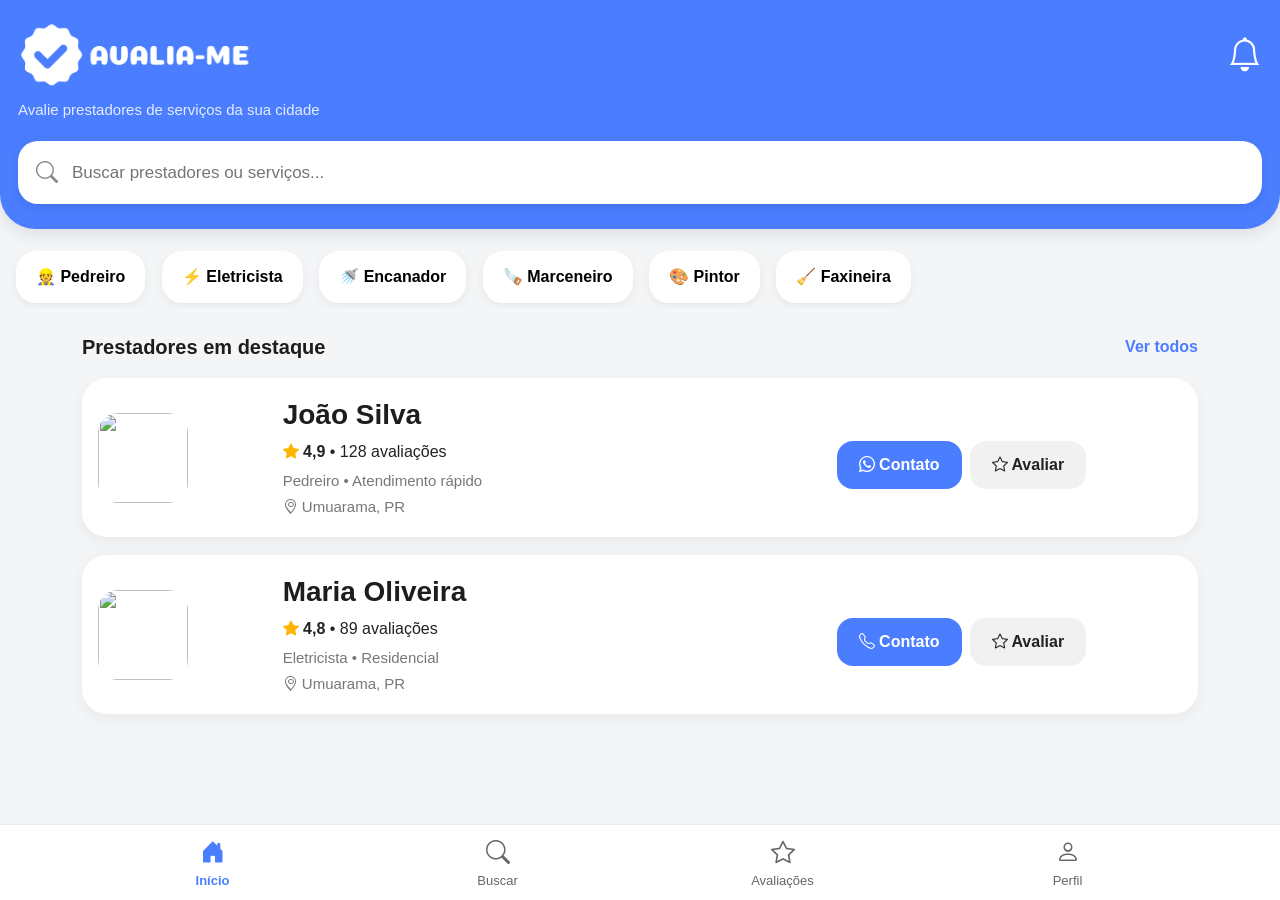
==== index.html @ e48d2249 "Add files via upload" ====
<!DOCTYPE html>
<html lang="pt-br">
<head>
<meta charset="UTF-8">
<meta name="viewport" content="width=device-width, initial-scale=1.0">

<title>Avalia-Me</title>

<!-- Bootstrap -->
<link href="https://cdn.jsdelivr.net/npm/bootstrap@5.3.3/dist/css/bootstrap.min.css" rel="stylesheet">

<!-- Bootstrap Icons -->
<link rel="stylesheet" href="https://cdn.jsdelivr.net/npm/bootstrap-icons@1.11.3/font/bootstrap-icons.min.css">

<link rel="stylesheet" href="estilo.css">

</head>
<body>

<!-- =========================
     TOPO
========================= -->

<div class="topo">

    <div class="d-flex justify-content-between align-items-center">

        <!-- LOGO -->
        <img src="logo.png" class="logo">

        <!-- PERFIL -->
        <div class="icon-perfil">
            <i class="bi bi-bell"></i>
        </div>

    </div>

    <div class="subtitulo">
        Avalie prestadores de serviços da sua cidade
    </div>

    <!-- BUSCA -->
    <div class="caixa-busca">

        <i class="bi bi-search"></i>

        <input type="text"
        placeholder="Buscar prestadores ou serviços...">

    </div>

</div>

<!-- =========================
     CATEGORIAS
========================= -->

<div class="categorias px-3">

    <button class="categoria-btn">
        👷 Pedreiro
    </button>

    <button class="categoria-btn">
        ⚡ Eletricista
    </button>

    <button class="categoria-btn">
        🚿 Encanador
    </button>

    <button class="categoria-btn">
        🪚 Marceneiro
    </button>

    <button class="categoria-btn">
        🎨 Pintor
    </button>

    <button class="categoria-btn">
        🧹 Faxineira
    </button>

</div>

<!-- =========================
     CONTEÚDO
========================= -->

<div class="container mt-4 mb-5 pb-5">

    <!-- TITULO -->
    <div class="d-flex justify-content-between align-items-center mb-3">

        <div class="titulo-secao">
            Prestadores em destaque
        </div>

        <a href="#" class="link-todos">
            Ver todos
        </a>

    </div>

    <!-- CARD 1 -->
    <div class="card-prestador">

        <div class="row align-items-center">

            <div class="col-md-2 col-3">

                <img src="https://randomuser.me/api/portraits/men/32.jpg"
                class="foto-prestador">

            </div>

            <div class="col-md-6 col-9">

                <div class="nome">
                    João Silva
                </div>

                <div class="avaliacao">

                    <i class="bi bi-star-fill"></i>

                    <strong>4,9</strong>

                    • 128 avaliações

                </div>

                <div class="info">
                    Pedreiro • Atendimento rápido
                </div>

                <div class="info">
                    <i class="bi bi-geo-alt"></i>
                    Umuarama, PR
                </div>

            </div>

            <div class="col-md-4 mt-md-0 mt-3">

                <div class="botoes d-flex gap-2">

                    <button class="btn-contato">

                        <i class="bi bi-whatsapp"></i>

                        Contato

                    </button>

                    <button class="btn-avaliar"
                    data-bs-toggle="modal"
                    data-bs-target="#avaliacaoModal">

                        <i class="bi bi-star"></i>

                        Avaliar

                    </button>

                </div>

            </div>

        </div>

    </div>

    <!-- CARD 2 -->
    <div class="card-prestador">

        <div class="row align-items-center">

            <div class="col-md-2 col-3">

                <img src="https://randomuser.me/api/portraits/women/44.jpg"
                class="foto-prestador">

            </div>

            <div class="col-md-6 col-9">

                <div class="nome">
                    Maria Oliveira
                </div>

                <div class="avaliacao">

                    <i class="bi bi-star-fill"></i>

                    <strong>4,8</strong>

                    • 89 avaliações

                </div>

                <div class="info">
                    Eletricista • Residencial
                </div>

                <div class="info">
                    <i class="bi bi-geo-alt"></i>
                    Umuarama, PR
                </div>

            </div>

            <div class="col-md-4 mt-md-0 mt-3">

                <div class="botoes d-flex gap-2">

                    <button class="btn-contato">

                        <i class="bi bi-telephone"></i>

                        Contato

                    </button>

                    <button class="btn-avaliar"
                    data-bs-toggle="modal"
                    data-bs-target="#avaliacaoModal">

                        <i class="bi bi-star"></i>

                        Avaliar

                    </button>

                </div>

            </div>

        </div>

    </div>

</div>

<!-- =========================
     MODAL AVALIAÇÃO
========================= -->

<div class="modal fade"
id="avaliacaoModal"
tabindex="-1">

    <div class="modal-dialog modal-dialog-centered">

        <div class="modal-content">

            <div class="modal-body text-center">

                <img src="https://randomuser.me/api/portraits/men/32.jpg"
                width="90"
                class="rounded-circle mb-3">

                <div class="text-secondary mb-2">
                    O serviço merece quantas estrelas?
                </div>

                <div class="modal-title mb-4">
                    Avalie o prestador
                </div>

                <div class="estrelas d-flex justify-content-center gap-3 mb-4">

                    <i class="bi bi-star"></i>
                    <i class="bi bi-star"></i>
                    <i class="bi bi-star"></i>
                    <i class="bi bi-star"></i>
                    <i class="bi bi-star"></i>

                </div>

                <textarea class="form-control rounded-4 mb-3"
                rows="3"
                placeholder="Conte como foi o atendimento..."></textarea>

                <button class="btn btn-primary w-100 rounded-4 py-3">

                    Enviar avaliação

                </button>

            </div>

        </div>

    </div>

</div>

<!-- =========================
     MENU INFERIOR
========================= -->

<div class="bottom-nav">

    <div class="container">

        <div class="row">

            <div class="col nav-item-custom active">

                <i class="bi bi-house-door-fill"></i>

                <div>Início</div>

            </div>

            <div class="col nav-item-custom">

                <i class="bi bi-search"></i>

                <div>Buscar</div>

            </div>

            <div class="col nav-item-custom">

                <a href="avaliacao.html" class="col nav-item-custom text-decoration-none">

                    <i class="bi bi-star"></i>

                    <div>Avaliações</div>
                </a>

            </div>

            <div class="col nav-item-custom">

                <a href="perfil.html" class="col nav-item-custom text-decoration-none">

                    <i class="bi bi-person"></i>
                
                    <div>Perfil</div>
                
                </a>
            </div>

        </div>

    </div>

</div>

<!-- Bootstrap -->
<script src="https://cdn.jsdelivr.net/npm/bootstrap@5.3.3/dist/js/bootstrap.bundle.min.js"></script>

</body>
</html>
---- estilo.css ----
/* =========================
   BODY
========================= */

body{
    background:#f4f5f7;
    font-family:Arial, Helvetica, sans-serif;
    color:#1d1d1d;
    margin:0;
    padding:0;
}

/* =========================
   TOPO
========================= */

.topo{
    background:#4a7eff;

    padding:20px 18px 25px;

    border-bottom-left-radius:35px;
    border-bottom-right-radius:35px;

    box-shadow:0 5px 18px rgba(0,0,0,0.10);

    position:sticky;
    top:0;
    z-index:999;
}

/* LOGO */

.logo{
    width:240px;
    max-width:100%;
    object-fit:contain;
}

/* PERFIL */

.icon-perfil{
    color:white;
    font-size:34px;
}

/* SUBTITULO */

.subtitulo{
    color:rgba(255,255,255,0.85);
    font-size:15px;
    margin-top:8px;
    margin-bottom:20px;
}

/* BUSCA */

.caixa-busca{
    background:white;
    border-radius:20px;
    padding:15px 18px;

    display:flex;
    align-items:center;
    gap:12px;

    box-shadow:0 4px 12px rgba(0,0,0,0.08);
}

.caixa-busca i{
    font-size:22px;
    color:#888;
}

.caixa-busca input{
    border:none;
    width:100%;
    outline:none;
    font-size:17px;
}

/* =========================
   CATEGORIAS
========================= */

.categorias{
    margin-top:22px;

    overflow-x:auto;
    white-space:nowrap;

    padding-bottom:5px;
}

.categorias::-webkit-scrollbar{
    display:none;
}

.categoria-btn{

    border:none;

    background:white;

    border-radius:20px;

    padding:14px 20px;

    margin-right:12px;

    font-size:16px;
    font-weight:600;

    display:inline-flex;
    align-items:center;
    gap:10px;

    box-shadow:0 3px 10px rgba(0,0,0,0.06);

    transition:0.2s;
}

.categoria-btn:hover{
    transform:scale(1.03);
}

/* =========================
   TITULO
========================= */

.titulo-secao{
    font-size:20px;
    font-weight:800;
}

.link-todos{
    color:#4a7eff;
    font-weight:700;
    text-decoration:none;
}

/* =========================
   CARD PRESTADOR
========================= */

.card-prestador{

    background:white;

    border-radius:25px;

    padding:16px;

    margin-bottom:18px;

    box-shadow:0 5px 16px rgba(0,0,0,0.05);
}

.foto-prestador{
    width:90px;
    height:90px;

    border-radius:20px;

    object-fit:cover;
}

.nome{
    font-size:28px;
    font-weight:800;
    margin-bottom:4px;
}

.avaliacao{
    color:#222;
    font-size:16px;
    margin-bottom:6px;
}

.avaliacao i{
    color:#ffb400;
}

.info{
    color:#777;
    font-size:15px;
    margin-bottom:3px;
}

.botoes{
    margin-top:14px;
}

.btn-contato{

    background:#4a7eff;
    color:white;

    border:none;

    border-radius:16px;

    padding:12px 22px;

    font-weight:700;
}

.btn-avaliar{

    background:#f1f1f1;
    color:#222;

    border:none;

    border-radius:16px;

    padding:12px 22px;

    font-weight:700;
}

/* =========================
   MODAL
========================= */

.modal-content{
    border-radius:30px;
    border:none;
    padding:15px;
}

.modal-title{
    font-size:32px;
    font-weight:800;
}

.estrelas{
    font-size:45px;
    color:#dddddd;
    cursor:pointer;
}

.estrelas i:hover{
    color:#ffb400;
}

/* =========================
   NAVBAR
========================= */

.bottom-nav{

    position:fixed;

    bottom:0;

    width:100%;

    background:white;

    border-top:1px solid #ececec;

    padding:10px 0;

    z-index:999;
}

.nav-item-custom{
    text-align:center;
    color:#666;
    font-size:13px;
}

.nav-item-custom i{
    font-size:24px;
}

.nav-item-custom.active{
    color:#4a7eff;
    font-weight:700;
}

/* =========================
   RESPONSIVO
========================= */

@media(max-width:768px){

    .logo{
        width:180px;
    }

    .nome{
        font-size:22px;
    }

    .foto-prestador{
        width:75px;
        height:75px;
    }

    .btn-contato,
    .btn-avaliar{
        width:100%;
    }

    .botoes{
        display:flex;
        flex-direction:column;
        gap:10px;
    }

}

/* =========================
   PERFIL
========================= */

.topo-perfil{

    background:#4a7eff;

    padding:20px 20px 35px;

    border-bottom-left-radius:35px;
    border-bottom-right-radius:35px;

    color:white;
}

.btn-voltar{

    width:42px;
    height:42px;

    background:rgba(255,255,255,0.18);

    border-radius:14px;

    display:flex;
    align-items:center;
    justify-content:center;

    color:white;

    text-decoration:none;

    font-size:20px;
}

.titulo-perfil{
    font-size:22px;
    font-weight:800;
}

.icone-config{

    width:42px;
    height:42px;

    background:rgba(255,255,255,0.18);

    border-radius:14px;

    display:flex;
    align-items:center;
    justify-content:center;

    font-size:20px;
}

.foto-usuario{

    width:110px;
    height:110px;

    border-radius:50%;

    border:4px solid white;

    object-fit:cover;
}

.nome-usuario{

    margin-top:14px;

    font-size:28px;
    font-weight:800;
}

.email-usuario{

    color:rgba(255,255,255,0.85);

    font-size:15px;
}

/* STATUS */

.card-status{

    background:white;

    border-radius:22px;

    padding:20px 10px;

    text-align:center;

    box-shadow:0 4px 12px rgba(0,0,0,0.05);
}

.numero-status{

    font-size:26px;
    font-weight:800;

    color:#4a7eff;
}

.texto-status{

    color:#777;

    font-size:14px;
}

/* ITENS */

.item-perfil{

    background:white;

    border-radius:22px;

    padding:18px;

    margin-bottom:14px;

    display:flex;
    justify-content:space-between;
    align-items:center;

    box-shadow:0 4px 12px rgba(0,0,0,0.05);
}

.icone-item{

    width:52px;
    height:52px;

    border-radius:16px;

    background:#eef3ff;

    color:#4a7eff;

    display:flex;
    align-items:center;
    justify-content:center;

    font-size:22px;
}

.titulo-item{

    font-size:17px;
    font-weight:700;
}

.subtitulo-item{

    font-size:14px;

    color:#888;
}

/* BOTÃO */

.btn-sair{

    width:100%;

    border:none;

    background:#ff4d4d;

    color:white;

    padding:16px;

    border-radius:18px;

    font-size:17px;
    font-weight:700;
}

/* RESPONSIVO */

@media(max-width:768px){

    .nome-usuario{
        font-size:24px;
    }

    .titulo-perfil{
        font-size:20px;
    }

}

/* =========================
   AVALIAÇÕES
========================= */

.topo-avaliacoes{

    background:#4a7eff;

    padding:20px;

    border-bottom-left-radius:35px;
    border-bottom-right-radius:35px;

    color:white;
}

.titulo-avaliacoes{

    font-size:24px;
    font-weight:800;
}

.icone-filtro{

    width:42px;
    height:42px;

    border-radius:14px;

    background:rgba(255,255,255,0.18);

    display:flex;
    align-items:center;
    justify-content:center;

    font-size:20px;
}

.caixa-busca-avaliacao{

    background:white;

    border-radius:18px;

    padding:14px 16px;

    display:flex;
    align-items:center;
    gap:10px;
}

.caixa-busca-avaliacao i{

    color:#888;
    font-size:20px;
}

.caixa-busca-avaliacao input{

    border:none;
    outline:none;

    width:100%;
}

/* MÉDIA */

.card-media{

    background:white;

    border-radius:28px;

    padding:22px;

    box-shadow:0 4px 12px rgba(0,0,0,0.05);
}

.nota-geral{

    font-size:42px;
    font-weight:800;

    color:#4a7eff;
}

.estrelas-media{

    color:#ffb400;

    margin-top:6px;
}

.texto-media{

    color:#888;

    margin-top:5px;

    font-size:14px;
}

.barra-avaliacao{

    display:flex;
    align-items:center;
    gap:10px;
}

.progress{

    height:10px;

    border-radius:10px;

    background:#ececec;
}

.progress-bar{

    background:#4a7eff;
}

/* CARD */

.card-avaliacao{

    background:white;

    border-radius:25px;

    padding:20px;

    margin-bottom:16px;

    box-shadow:0 4px 12px rgba(0,0,0,0.05);
}

.foto-avaliacao{

    width:55px;
    height:55px;

    border-radius:50%;

    object-fit:cover;
}

.nome-avaliador{

    font-size:17px;
    font-weight:700;
}

.tempo-avaliacao{

    font-size:13px;
    color:#888;
}

.nota-avaliacao{

    background:#eef3ff;

    color:#4a7eff;

    padding:8px 14px;

    border-radius:14px;

    font-weight:700;
}

.nota-avaliacao i{

    color:#ffb400;
}

.comentario-avaliacao{

    margin-top:18px;

    color:#444;

    line-height:1.6;
}

.prestador-avaliado{

    margin-top:15px;

    color:#777;

    font-size:14px;
}

/* BOTÃO FLUTUANTE */

.btn-flutuante{

    position:fixed;

    right:20px;
    bottom:90px;

    width:62px;
    height:62px;

    border:none;

    border-radius:50%;

    background:#4a7eff;

    color:white;

    font-size:24px;

    box-shadow:0 6px 18px rgba(74,126,255,0.4);

    z-index:999;
}

/* MODAL */

.titulo-modal-avaliacao{

    font-size:28px;
    font-weight:800;
}

.subtitulo-modal{

    color:#888;

    margin-top:6px;
}

.estrelas-nova{

    font-size:40px;

    color:#dddddd;
}

.estrelas-nova i:hover{

    color:#ffb400;

    cursor:pointer;
}

.area-avaliacao{

    border-radius:18px;

    padding:16px;

    border:1px solid #e5e5e5;
}

.btn-publicar{

    width:100%;

    border:none;

    background:#4a7eff;

    color:white;

    padding:15px;

    border-radius:18px;

    font-size:17px;
    font-weight:700;
}
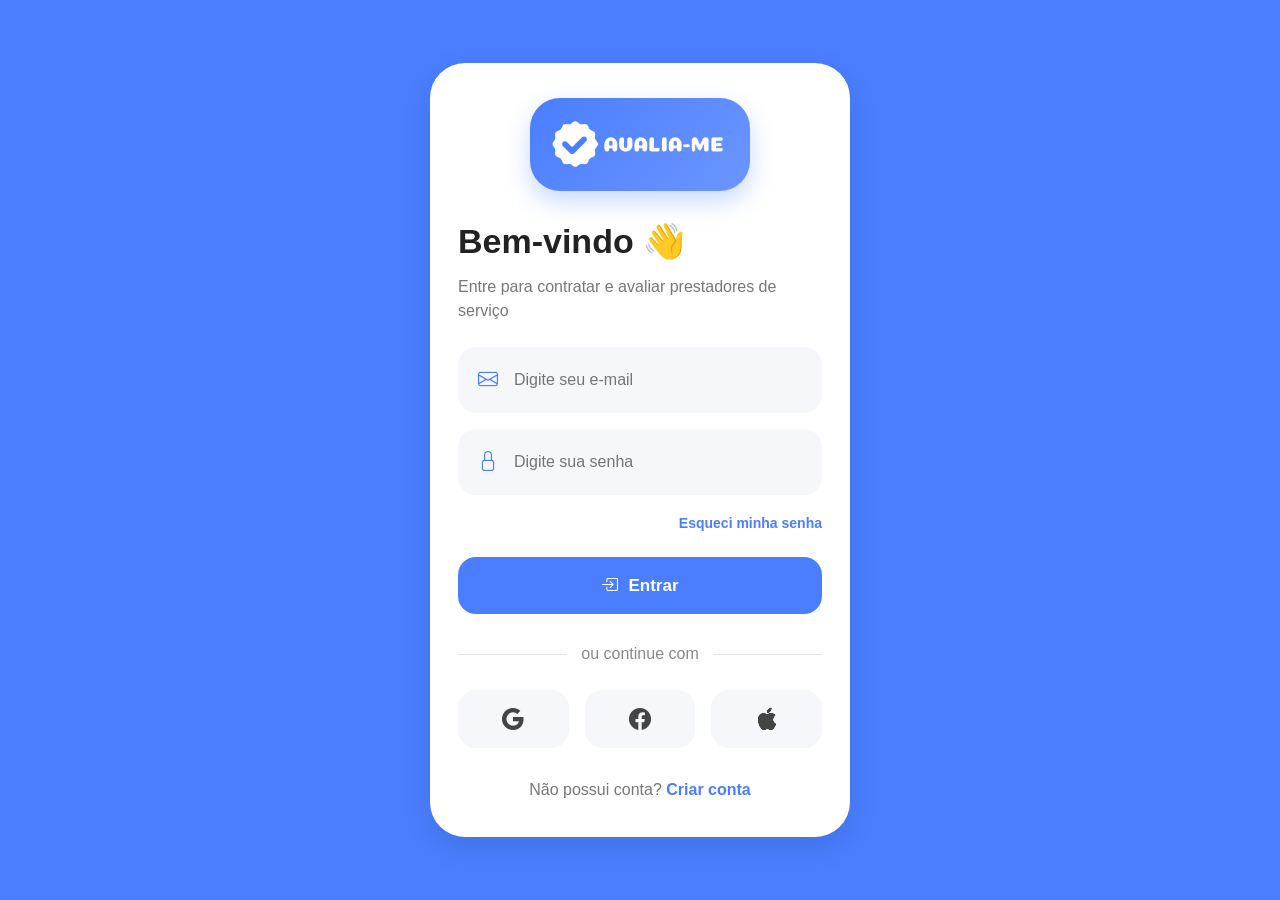
==== commit d968b878: "atualização" ====
--- a/index.html
+++ b/index.html
@@ -1,350 +1,140 @@
 <!DOCTYPE html>
 <html lang="pt-br">
 <head>
+
 <meta charset="UTF-8">
 <meta name="viewport" content="width=device-width, initial-scale=1.0">
 
-<title>Avalia-Me</title>
+<title>Login - Avalia-Me</title>
 
 <!-- Bootstrap -->
 <link href="https://cdn.jsdelivr.net/npm/bootstrap@5.3.3/dist/css/bootstrap.min.css" rel="stylesheet">
 
 <!-- Bootstrap Icons -->
-<link rel="stylesheet" href="https://cdn.jsdelivr.net/npm/bootstrap-icons@1.11.3/font/bootstrap-icons.min.css">
+<link rel="stylesheet" href="https://cdn.jsdelivr.net/npm/bootstrap-icons@1.11.3/font/bootstrap-icons.css">
 
+<!-- CSS -->
 <link rel="stylesheet" href="estilo.css">
 
 </head>
-<body>
+
+<body class="body-login">
 
 <!-- =========================
-     TOPO
+     LOGIN
 ========================= -->
 
-<div class="topo">
+<div class="container-login">
 
-    <div class="d-flex justify-content-between align-items-center">
+    <!-- LOGO -->
+    <div class="text-center">
 
-        <!-- LOGO -->
-        <img src="logo.png" class="logo">
-
-        <!-- PERFIL -->
-        <div class="icon-perfil">
-            <i class="bi bi-bell"></i>
-        </div>
+        <img src="logo.png"
+        class="logo-login">
 
     </div>
 
-    <div class="subtitulo">
-        Avalie prestadores de serviços da sua cidade
-    </div>
+    <!-- TITULO -->
+    <div class="titulo-login">
 
-    <!-- BUSCA -->
-    <div class="caixa-busca">
-
-        <i class="bi bi-search"></i>
-
-        <input type="text"
-        placeholder="Buscar prestadores ou serviços...">
+        Bem-vindo 👋
 
     </div>
 
-</div>
+    <div class="subtitulo-login">
 
-<!-- =========================
-     CATEGORIAS
-========================= -->
-
-<div class="categorias px-3">
-
-    <button class="categoria-btn">
-        👷 Pedreiro
-    </button>
-
-    <button class="categoria-btn">
-        ⚡ Eletricista
-    </button>
-
-    <button class="categoria-btn">
-        🚿 Encanador
-    </button>
-
-    <button class="categoria-btn">
-        🪚 Marceneiro
-    </button>
-
-    <button class="categoria-btn">
-        🎨 Pintor
-    </button>
-
-    <button class="categoria-btn">
-        🧹 Faxineira
-    </button>
-
-</div>
-
-<!-- =========================
-     CONTEÚDO
-========================= -->
-
-<div class="container mt-4 mb-5 pb-5">
-
-    <!-- TITULO -->
-    <div class="d-flex justify-content-between align-items-center mb-3">
-
-        <div class="titulo-secao">
-            Prestadores em destaque
-        </div>
-
-        <a href="#" class="link-todos">
-            Ver todos
-        </a>
+        Entre para contratar e avaliar prestadores de serviço
 
     </div>
 
-    <!-- CARD 1 -->
-    <div class="card-prestador">
+    <!-- FORM -->
+    <form class="mt-4">
 
-        <div class="row align-items-center">
+        <!-- EMAIL -->
+        <div class="campo-login">
 
-            <div class="col-md-2 col-3">
+            <i class="bi bi-envelope"></i>
 
-                <img src="https://randomuser.me/api/portraits/men/32.jpg"
-                class="foto-prestador">
-
-            </div>
-
-            <div class="col-md-6 col-9">
-
-                <div class="nome">
-                    João Silva
-                </div>
-
-                <div class="avaliacao">
-
-                    <i class="bi bi-star-fill"></i>
-
-                    <strong>4,9</strong>
-
-                    • 128 avaliações
-
-                </div>
-
-                <div class="info">
-                    Pedreiro • Atendimento rápido
-                </div>
-
-                <div class="info">
-                    <i class="bi bi-geo-alt"></i>
-                    Umuarama, PR
-                </div>
-
-            </div>
-
-            <div class="col-md-4 mt-md-0 mt-3">
-
-                <div class="botoes d-flex gap-2">
-
-                    <button class="btn-contato">
-
-                        <i class="bi bi-whatsapp"></i>
-
-                        Contato
-
-                    </button>
-
-                    <button class="btn-avaliar"
-                    data-bs-toggle="modal"
-                    data-bs-target="#avaliacaoModal">
-
-                        <i class="bi bi-star"></i>
-
-                        Avaliar
-
-                    </button>
-
-                </div>
-
-            </div>
+            <input type="email"
+            placeholder="Digite seu e-mail">
 
         </div>
 
-    </div>
+        <!-- SENHA -->
+        <div class="campo-login mt-3">
 
-    <!-- CARD 2 -->
-    <div class="card-prestador">
+            <i class="bi bi-lock"></i>
 
-        <div class="row align-items-center">
-
-            <div class="col-md-2 col-3">
-
-                <img src="https://randomuser.me/api/portraits/women/44.jpg"
-                class="foto-prestador">
-
-            </div>
-
-            <div class="col-md-6 col-9">
-
-                <div class="nome">
-                    Maria Oliveira
-                </div>
-
-                <div class="avaliacao">
-
-                    <i class="bi bi-star-fill"></i>
-
-                    <strong>4,8</strong>
-
-                    • 89 avaliações
-
-                </div>
-
-                <div class="info">
-                    Eletricista • Residencial
-                </div>
-
-                <div class="info">
-                    <i class="bi bi-geo-alt"></i>
-                    Umuarama, PR
-                </div>
-
-            </div>
-
-            <div class="col-md-4 mt-md-0 mt-3">
-
-                <div class="botoes d-flex gap-2">
-
-                    <button class="btn-contato">
-
-                        <i class="bi bi-telephone"></i>
-
-                        Contato
-
-                    </button>
-
-                    <button class="btn-avaliar"
-                    data-bs-toggle="modal"
-                    data-bs-target="#avaliacaoModal">
-
-                        <i class="bi bi-star"></i>
-
-                        Avaliar
-
-                    </button>
-
-                </div>
-
-            </div>
+            <input type="password"
+            placeholder="Digite sua senha">
 
         </div>
 
-    </div>
+        <!-- ESQUECI -->
+        <div class="text-end mt-3">
 
-</div>
+            <a href="#"
+            class="link-login">
 
-<!-- =========================
-     MODAL AVALIAÇÃO
-========================= -->
+                Esqueci minha senha
 
-<div class="modal fade"
-id="avaliacaoModal"
-tabindex="-1">
-
-    <div class="modal-dialog modal-dialog-centered">
-
-        <div class="modal-content">
-
-            <div class="modal-body text-center">
-
-                <img src="https://randomuser.me/api/portraits/men/32.jpg"
-                width="90"
-                class="rounded-circle mb-3">
-
-                <div class="text-secondary mb-2">
-                    O serviço merece quantas estrelas?
-                </div>
-
-                <div class="modal-title mb-4">
-                    Avalie o prestador
-                </div>
-
-                <div class="estrelas d-flex justify-content-center gap-3 mb-4">
-
-                    <i class="bi bi-star"></i>
-                    <i class="bi bi-star"></i>
-                    <i class="bi bi-star"></i>
-                    <i class="bi bi-star"></i>
-                    <i class="bi bi-star"></i>
-
-                </div>
-
-                <textarea class="form-control rounded-4 mb-3"
-                rows="3"
-                placeholder="Conte como foi o atendimento..."></textarea>
-
-                <button class="btn btn-primary w-100 rounded-4 py-3">
-
-                    Enviar avaliação
-
-                </button>
-
-            </div>
+            </a>
 
         </div>
 
+        <!-- BOTÃO -->
+        <a href="home.html"
+        class="btn-entrar-login text-decoration-none">
+
+            <i class="bi bi-box-arrow-in-right"></i>
+
+            Entrar
+
+        </a>
+
+    </form>
+
+    <!-- DIVISÃO -->
+    <div class="divisao-login">
+
+        <span>ou continue com</span>
+
     </div>
 
-</div>
+    <!-- REDES -->
+    <div class="d-flex gap-3 mt-4">
 
-<!-- =========================
-     MENU INFERIOR
-========================= -->
+        <button class="btn-social-login">
 
-<div class="bottom-nav">
+            <i class="bi bi-google"></i>
 
-    <div class="container">
+        </button>
 
-        <div class="row">
+        <button class="btn-social-login">
 
-            <div class="col nav-item-custom active">
+            <i class="bi bi-facebook"></i>
 
-                <i class="bi bi-house-door-fill"></i>
+        </button>
 
-                <div>Início</div>
+        <button class="btn-social-login">
 
-            </div>
+            <i class="bi bi-apple"></i>
 
-            <div class="col nav-item-custom">
+        </button>
 
-                <i class="bi bi-search"></i>
+    </div>
 
-                <div>Buscar</div>
+    <!-- CADASTRO -->
+    <div class="texto-cadastro">
 
-            </div>
+        Não possui conta?
 
-            <div class="col nav-item-custom">
+        <a href="#"
+        class="link-cadastro">
 
-                <a href="avaliacao.html" class="col nav-item-custom text-decoration-none">
+            Criar conta
 
-                    <i class="bi bi-star"></i>
-
-                    <div>Avaliações</div>
-                </a>
-
-            </div>
-
-            <div class="col nav-item-custom">
-
-                <a href="perfil.html" class="col nav-item-custom text-decoration-none">
-
-                    <i class="bi bi-person"></i>
-                
-                    <div>Perfil</div>
-                
-                </a>
-            </div>
-
-        </div>
+        </a>
 
     </div>
 
--- a/estilo.css
+++ b/estilo.css
@@ -787,4 +787,1261 @@
 
     font-size:17px;
     font-weight:700;
+}
+
+.item-link{
+
+    text-decoration:none;
+
+    color:inherit;
+
+    display:block;
+}
+
+/* =========================
+   BUSCAR
+========================= */
+
+.topo-buscar{
+
+    background:#4a7eff;
+
+    padding:20px;
+
+    border-bottom-left-radius:35px;
+    border-bottom-right-radius:35px;
+
+    color:white;
+}
+
+.titulo-buscar{
+
+    font-size:24px;
+    font-weight:800;
+}
+
+.icone-localizacao{
+
+    width:42px;
+    height:42px;
+
+    border-radius:14px;
+
+    background:rgba(255,255,255,0.18);
+
+    display:flex;
+    align-items:center;
+    justify-content:center;
+
+    font-size:20px;
+}
+
+/* BUSCA */
+
+.caixa-busca-page{
+
+    background:white;
+
+    border-radius:20px;
+
+    padding:15px 18px;
+
+    display:flex;
+    align-items:center;
+    gap:12px;
+
+    box-shadow:0 4px 12px rgba(0,0,0,0.08);
+}
+
+.caixa-busca-page i{
+
+    font-size:22px;
+
+    color:#888;
+}
+
+.caixa-busca-page input{
+
+    border:none;
+
+    width:100%;
+
+    outline:none;
+
+    font-size:16px;
+}
+
+/* TITULOS */
+
+.titulo-secao-busca{
+
+    font-size:22px;
+    font-weight:800;
+}
+
+.link-ver-todos{
+
+    color:#4a7eff;
+
+    font-weight:700;
+
+    text-decoration:none;
+}
+
+/* CATEGORIAS */
+
+.categoria-card{
+
+    background:white;
+
+    border-radius:24px;
+
+    padding:22px 10px;
+
+    text-align:center;
+
+    box-shadow:0 4px 12px rgba(0,0,0,0.05);
+
+    transition:0.2s;
+}
+
+.categoria-card:hover{
+
+    transform:translateY(-3px);
+}
+
+.icone-categoria{
+
+    font-size:34px;
+}
+
+.texto-categoria{
+
+    margin-top:10px;
+
+    font-size:15px;
+    font-weight:700;
+}
+
+/* CARD BUSCA */
+
+.card-busca{
+
+    background:white;
+
+    border-radius:24px;
+
+    padding:16px;
+
+    margin-bottom:16px;
+
+    display:flex;
+    align-items:center;
+    gap:14px;
+
+    box-shadow:0 4px 12px rgba(0,0,0,0.05);
+}
+
+.foto-busca{
+
+    width:75px;
+    height:75px;
+
+    border-radius:20px;
+
+    object-fit:cover;
+}
+
+.nome-busca{
+
+    font-size:20px;
+    font-weight:800;
+}
+
+.profissao-busca{
+
+    color:#777;
+
+    font-size:14px;
+
+    margin-top:3px;
+}
+
+.avaliacao-busca{
+
+    margin-top:8px;
+
+    font-size:14px;
+
+    color:#555;
+}
+
+.avaliacao-busca i{
+
+    color:#ffb400;
+}
+
+/* BOTÃO */
+
+.btn-chat{
+
+    min-width:52px;
+    height:52px;
+
+    border:none;
+
+    border-radius:16px;
+
+    background:#25d366;
+
+    color:white;
+
+    font-size:22px;
+
+    display:flex;
+    align-items:center;
+    justify-content:center;
+}
+
+/* RESPONSIVO */
+
+@media(max-width:768px){
+
+    .categoria-card{
+
+        padding:18px 8px;
+    }
+
+    .texto-categoria{
+
+        font-size:13px;
+    }
+
+    .nome-busca{
+
+        font-size:18px;
+    }
+
+}
+
+/* =========================
+   MINHAS AVALIAÇÕES
+========================= */
+
+.topo-minhas-avaliacoes{
+
+    background:#4a7eff;
+
+    padding:20px;
+
+    border-bottom-left-radius:35px;
+    border-bottom-right-radius:35px;
+
+    color:white;
+}
+
+.titulo-minhas-avaliacoes{
+
+    font-size:24px;
+    font-weight:800;
+}
+
+.icone-avaliacoes{
+
+    width:42px;
+    height:42px;
+
+    border-radius:14px;
+
+    background:rgba(255,255,255,0.18);
+
+    display:flex;
+    align-items:center;
+    justify-content:center;
+
+    font-size:18px;
+}
+
+.subtitulo-minhas-avaliacoes{
+
+    margin-top:18px;
+
+    color:rgba(255,255,255,0.85);
+
+    font-size:15px;
+}
+
+/* RESUMO */
+
+.card-resumo-avaliacoes{
+
+    background:white;
+
+    border-radius:28px;
+
+    padding:22px;
+
+    box-shadow:0 4px 12px rgba(0,0,0,0.05);
+}
+
+.numero-resumo{
+
+    font-size:30px;
+    font-weight:800;
+
+    color:#4a7eff;
+}
+
+.texto-resumo{
+
+    color:#888;
+
+    font-size:14px;
+
+    margin-top:4px;
+}
+
+/* CARD */
+
+.card-minha-avaliacao{
+
+    background:white;
+
+    border-radius:25px;
+
+    padding:20px;
+
+    margin-bottom:18px;
+
+    box-shadow:0 4px 12px rgba(0,0,0,0.05);
+}
+
+.foto-minha-avaliacao{
+
+    width:62px;
+    height:62px;
+
+    border-radius:18px;
+
+    object-fit:cover;
+}
+
+.nome-prestador-avaliado{
+
+    font-size:18px;
+    font-weight:800;
+}
+
+.tipo-servico{
+
+    color:#777;
+
+    font-size:14px;
+
+    margin-top:3px;
+}
+
+.nota-minha-avaliacao{
+
+    background:#eef3ff;
+
+    color:#4a7eff;
+
+    padding:8px 14px;
+
+    border-radius:14px;
+
+    font-weight:700;
+}
+
+.nota-minha-avaliacao i{
+
+    color:#ffb400;
+}
+
+.comentario-minha-avaliacao{
+
+    margin-top:18px;
+
+    color:#444;
+
+    line-height:1.6;
+}
+
+.rodape-avaliacao{
+
+    margin-top:18px;
+
+    display:flex;
+    justify-content:space-between;
+    align-items:center;
+
+    color:#888;
+
+    font-size:14px;
+}
+
+/* BOTÃO */
+
+.btn-editar-avaliacao{
+
+    border:none;
+
+    background:#eef3ff;
+
+    color:#4a7eff;
+
+    padding:10px 16px;
+
+    border-radius:14px;
+
+    font-size:14px;
+    font-weight:700;
+}
+
+/* RESPONSIVO */
+
+@media(max-width:768px){
+
+    .titulo-minhas-avaliacoes{
+
+        font-size:22px;
+    }
+
+    .nome-prestador-avaliado{
+
+        font-size:16px;
+    }
+
+}
+
+/* =========================
+   FAVORITOS
+========================= */
+
+.topo-favoritos{
+
+    background:#4a7eff;
+
+    padding:20px;
+
+    border-bottom-left-radius:35px;
+    border-bottom-right-radius:35px;
+
+    color:white;
+}
+
+.titulo-favoritos{
+
+    font-size:24px;
+    font-weight:800;
+}
+
+.icone-favoritos{
+
+    width:42px;
+    height:42px;
+
+    border-radius:14px;
+
+    background:rgba(255,255,255,0.18);
+
+    display:flex;
+    align-items:center;
+    justify-content:center;
+
+    font-size:18px;
+}
+
+.subtitulo-favoritos{
+
+    margin-top:18px;
+
+    color:rgba(255,255,255,0.85);
+
+    font-size:15px;
+}
+
+/* CARD */
+
+.card-favorito{
+
+    background:white;
+
+    border-radius:28px;
+
+    padding:20px;
+
+    margin-bottom:18px;
+
+    box-shadow:0 4px 12px rgba(0,0,0,0.05);
+}
+
+.foto-favorito{
+
+    width:75px;
+    height:75px;
+
+    border-radius:22px;
+
+    object-fit:cover;
+}
+
+.nome-favorito{
+
+    font-size:20px;
+    font-weight:800;
+}
+
+.profissao-favorito{
+
+    color:#777;
+
+    font-size:14px;
+
+    margin-top:4px;
+}
+
+.avaliacao-favorito{
+
+    margin-top:8px;
+
+    color:#555;
+
+    font-size:14px;
+}
+
+.avaliacao-favorito i{
+
+    color:#ffb400;
+}
+
+/* FAVORITAR */
+
+.btn-favorito{
+
+    min-width:48px;
+    height:48px;
+
+    border:none;
+
+    border-radius:16px;
+
+    background:#fff0f0;
+
+    color:#ff4d4d;
+
+    font-size:20px;
+
+    display:flex;
+    align-items:center;
+    justify-content:center;
+}
+
+/* BOTÕES */
+
+.btn-contato-favorito{
+
+    flex:1;
+
+    border:none;
+
+    background:#25d366;
+
+    color:white;
+
+    padding:14px;
+
+    border-radius:18px;
+
+    font-weight:700;
+}
+
+.btn-ver-perfil{
+
+    flex:1;
+
+    border:none;
+
+    background:#eef3ff;
+
+    color:#4a7eff;
+
+    padding:14px;
+
+    border-radius:18px;
+
+    font-weight:700;
+}
+
+/* RESPONSIVO */
+
+@media(max-width:768px){
+
+    .nome-favorito{
+
+        font-size:18px;
+    }
+
+    .foto-favorito{
+
+        width:68px;
+        height:68px;
+    }
+
+}
+
+/* =========================
+   CONTA E SEGURANÇA
+========================= */
+
+.topo-seguranca{
+
+    background:#4a7eff;
+
+    padding:20px;
+
+    border-bottom-left-radius:35px;
+    border-bottom-right-radius:35px;
+
+    color:white;
+}
+
+.titulo-seguranca{
+
+    font-size:24px;
+    font-weight:800;
+}
+
+.icone-seguranca{
+
+    width:42px;
+    height:42px;
+
+    border-radius:14px;
+
+    background:rgba(255,255,255,0.18);
+
+    display:flex;
+    align-items:center;
+    justify-content:center;
+
+    font-size:18px;
+}
+
+.subtitulo-seguranca{
+
+    margin-top:18px;
+
+    color:rgba(255,255,255,0.85);
+
+    font-size:15px;
+}
+
+/* PERFIL */
+
+.card-conta{
+
+    background:white;
+
+    border-radius:28px;
+
+    padding:20px;
+
+    box-shadow:0 4px 12px rgba(0,0,0,0.05);
+}
+
+.foto-conta{
+
+    width:75px;
+    height:75px;
+
+    border-radius:22px;
+
+    object-fit:cover;
+}
+
+.nome-conta{
+
+    font-size:22px;
+    font-weight:800;
+}
+
+.email-conta{
+
+    color:#777;
+
+    margin-top:4px;
+
+    font-size:14px;
+}
+
+/* ITENS */
+
+.item-seguranca{
+
+    background:white;
+
+    border-radius:24px;
+
+    padding:18px;
+
+    margin-bottom:16px;
+
+    display:flex;
+    align-items:center;
+    justify-content:space-between;
+
+    box-shadow:0 4px 12px rgba(0,0,0,0.05);
+}
+
+.icone-seguranca-item{
+
+    width:52px;
+    height:52px;
+
+    border-radius:16px;
+
+    background:#eef3ff;
+
+    color:#4a7eff;
+
+    display:flex;
+    align-items:center;
+    justify-content:center;
+
+    font-size:22px;
+}
+
+.titulo-item-seguranca{
+
+    font-size:17px;
+    font-weight:700;
+}
+
+.subtitulo-item-seguranca{
+
+    color:#888;
+
+    font-size:14px;
+
+    margin-top:3px;
+}
+
+/* SWITCH */
+
+.form-check-input{
+
+    width:48px;
+    height:24px;
+}
+
+/* BOTÃO */
+
+.btn-salvar-config{
+
+    width:100%;
+
+    border:none;
+
+    background:#4a7eff;
+
+    color:white;
+
+    padding:16px;
+
+    border-radius:18px;
+
+    font-size:17px;
+    font-weight:700;
+}
+
+/* RESPONSIVO */
+
+@media(max-width:768px){
+
+    .titulo-seguranca{
+
+        font-size:21px;
+    }
+
+    .nome-conta{
+
+        font-size:20px;
+    }
+
+}
+
+/* =========================
+   AJUDA
+========================= */
+
+.topo-ajuda{
+
+    background:#4a7eff;
+
+    padding:20px;
+
+    border-bottom-left-radius:35px;
+    border-bottom-right-radius:35px;
+
+    color:white;
+}
+
+.titulo-ajuda{
+
+    font-size:24px;
+    font-weight:800;
+}
+
+.icone-ajuda{
+
+    width:42px;
+    height:42px;
+
+    border-radius:14px;
+
+    background:rgba(255,255,255,0.18);
+
+    display:flex;
+    align-items:center;
+    justify-content:center;
+
+    font-size:18px;
+}
+
+.subtitulo-ajuda{
+
+    margin-top:18px;
+
+    color:rgba(255,255,255,0.85);
+
+    font-size:15px;
+}
+
+/* BUSCA */
+
+.caixa-ajuda{
+
+    background:white;
+
+    border-radius:20px;
+
+    padding:15px 18px;
+
+    display:flex;
+    align-items:center;
+    gap:12px;
+
+    box-shadow:0 4px 12px rgba(0,0,0,0.05);
+}
+
+.caixa-ajuda i{
+
+    font-size:20px;
+
+    color:#888;
+}
+
+.caixa-ajuda input{
+
+    border:none;
+
+    outline:none;
+
+    width:100%;
+}
+
+/* ITEM */
+
+.item-ajuda{
+
+    background:white;
+
+    border-radius:24px;
+
+    padding:18px;
+
+    margin-bottom:16px;
+
+    display:flex;
+    align-items:center;
+    justify-content:space-between;
+
+    box-shadow:0 4px 12px rgba(0,0,0,0.05);
+}
+
+.icone-ajuda-item{
+
+    width:52px;
+    height:52px;
+
+    border-radius:16px;
+
+    background:#eef3ff;
+
+    color:#4a7eff;
+
+    display:flex;
+    align-items:center;
+    justify-content:center;
+
+    font-size:22px;
+}
+
+.titulo-item-ajuda{
+
+    font-size:17px;
+    font-weight:700;
+}
+
+.subtitulo-item-ajuda{
+
+    color:#888;
+
+    font-size:14px;
+
+    margin-top:3px;
+}
+
+/* CARD */
+
+.card-suporte{
+
+    background:white;
+
+    border-radius:28px;
+
+    padding:24px;
+
+    text-align:center;
+
+    box-shadow:0 4px 12px rgba(0,0,0,0.05);
+}
+
+.titulo-suporte{
+
+    font-size:24px;
+    font-weight:800;
+}
+
+.texto-suporte{
+
+    color:#777;
+
+    margin-top:10px;
+
+    line-height:1.6;
+}
+
+/* BOTÃO */
+
+.btn-suporte{
+
+    border:none;
+
+    background:#4a7eff;
+
+    color:white;
+
+    padding:15px 22px;
+
+    border-radius:18px;
+
+    font-size:16px;
+    font-weight:700;
+}
+
+/* RESPONSIVO */
+
+@media(max-width:768px){
+
+    .titulo-ajuda{
+
+        font-size:22px;
+    }
+
+    .titulo-suporte{
+
+        font-size:20px;
+    }
+
+}
+
+/* =========================
+   LOGIN
+========================= */
+
+.body-login{
+
+    background:#4a7eff;
+
+    min-height:100vh;
+
+    display:flex;
+    align-items:center;
+    justify-content:center;
+
+    padding:20px;
+}
+
+.container-login{
+
+    width:100%;
+    max-width:420px;
+
+    background:white;
+
+    border-radius:35px;
+
+    padding:35px 28px;
+
+    box-shadow:0 10px 30px rgba(0,0,0,0.10);
+}
+
+/* LOGO */
+
+.logo-login{
+
+    width:220px;
+
+    max-width:100%;
+
+    object-fit:contain;
+}
+
+/* TITULO */
+
+.titulo-login{
+
+    margin-top:25px;
+
+    font-size:34px;
+    font-weight:800;
+
+    color:#222;
+}
+
+.subtitulo-login{
+
+    margin-top:8px;
+
+    color:#777;
+
+    line-height:1.5;
+}
+
+/* CAMPOS */
+
+.campo-login{
+
+    background:#f5f7fb;
+
+    border-radius:18px;
+
+    padding:16px 18px;
+
+    display:flex;
+    align-items:center;
+    gap:14px;
+
+    border:2px solid transparent;
+
+    transition:0.2s;
+}
+
+.campo-login:focus-within{
+
+    border-color:#4a7eff;
+}
+
+.campo-login i{
+
+    font-size:20px;
+
+    color:#4a7eff;
+}
+
+.campo-login input{
+
+    border:none;
+
+    outline:none;
+
+    background:transparent;
+
+    width:100%;
+
+    font-size:16px;
+}
+
+/* LINKS */
+
+.link-login{
+
+    color:#4a7eff;
+
+    font-size:14px;
+
+    text-decoration:none;
+
+    font-weight:600;
+}
+
+/* BOTÃO */
+
+.btn-entrar-login{
+
+    width:100%;
+
+    background:#4a7eff;
+
+    color:white;
+
+    border:none;
+
+    border-radius:18px;
+
+    padding:16px;
+
+    margin-top:22px;
+
+    display:flex;
+    align-items:center;
+    justify-content:center;
+    gap:10px;
+
+    font-size:17px;
+    font-weight:700;
+
+    transition:0.2s;
+}
+
+.btn-entrar-login:hover{
+
+    background:#3d6de0;
+
+    color:white;
+}
+
+/* DIVISÃO */
+
+.divisao-login{
+
+    margin-top:28px;
+
+    text-align:center;
+
+    position:relative;
+}
+
+.divisao-login span{
+
+    background:white;
+
+    padding:0 14px;
+
+    color:#888;
+
+    position:relative;
+
+    z-index:2;
+}
+
+.divisao-login::before{
+
+    content:"";
+
+    position:absolute;
+
+    left:0;
+    top:50%;
+
+    width:100%;
+    height:1px;
+
+    background:#e5e5e5;
+}
+
+/* SOCIAL */
+
+.btn-social-login{
+
+    flex:1;
+
+    height:58px;
+
+    border:none;
+
+    border-radius:18px;
+
+    background:#f5f7fb;
+
+    font-size:22px;
+
+    color:#444;
+
+    transition:0.2s;
+}
+
+.btn-social-login:hover{
+
+    background:#eef3ff;
+
+    color:#4a7eff;
+}
+
+/* CADASTRO */
+
+.texto-cadastro{
+
+    margin-top:30px;
+
+    text-align:center;
+
+    color:#777;
+}
+
+.link-cadastro{
+
+    color:#4a7eff;
+
+    text-decoration:none;
+
+    font-weight:700;
+}
+
+/* RESPONSIVO */
+
+@media(max-width:768px){
+
+    .container-login{
+
+        padding:30px 22px;
+    }
+
+    .titulo-login{
+
+        font-size:28px;
+    }
+
+}
+
+/* LOGO */
+
+.logo-login{
+
+    width:220px;
+
+    max-width:100%;
+
+    object-fit:contain;
+
+    background:linear-gradient(135deg,#4a7eff,#6c96ff);
+
+    padding:20px;
+
+    border-radius:30px;
+
+    box-shadow:0 10px 25px rgba(74,126,255,0.30);
 }
